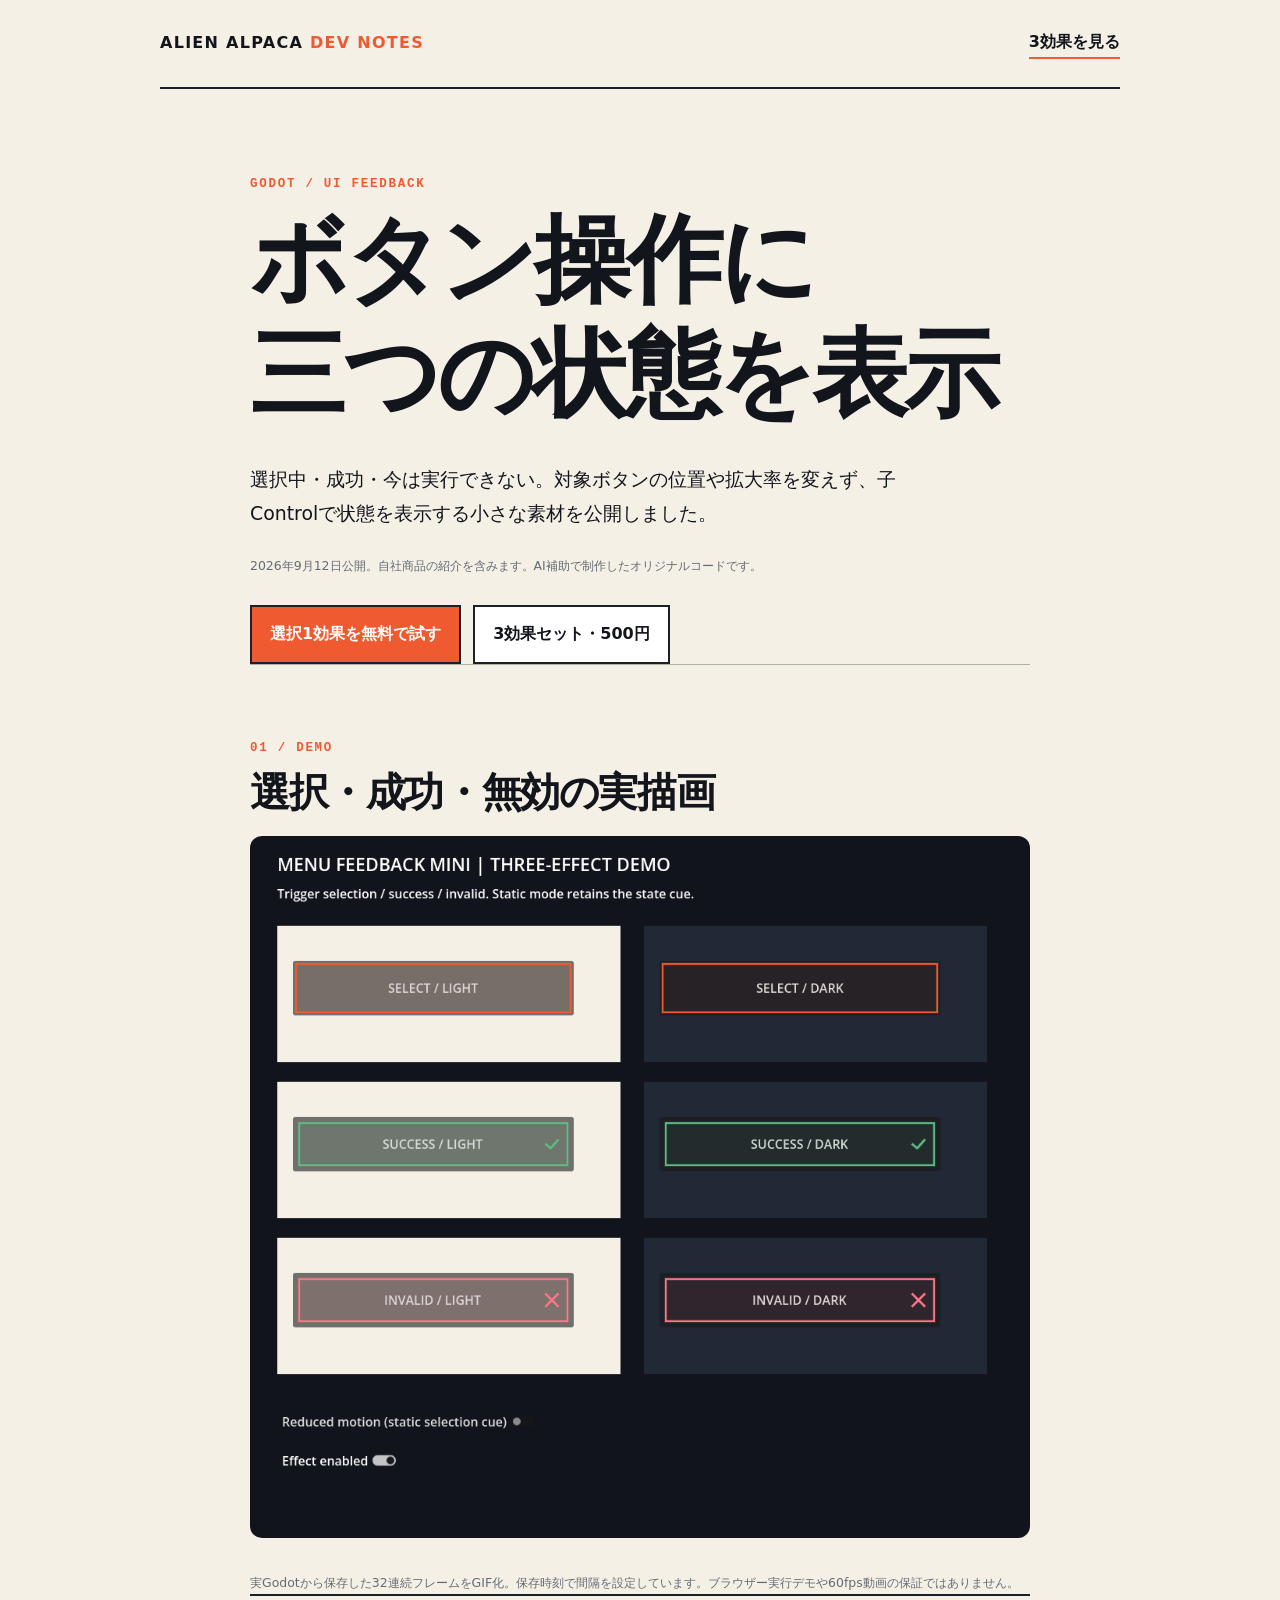
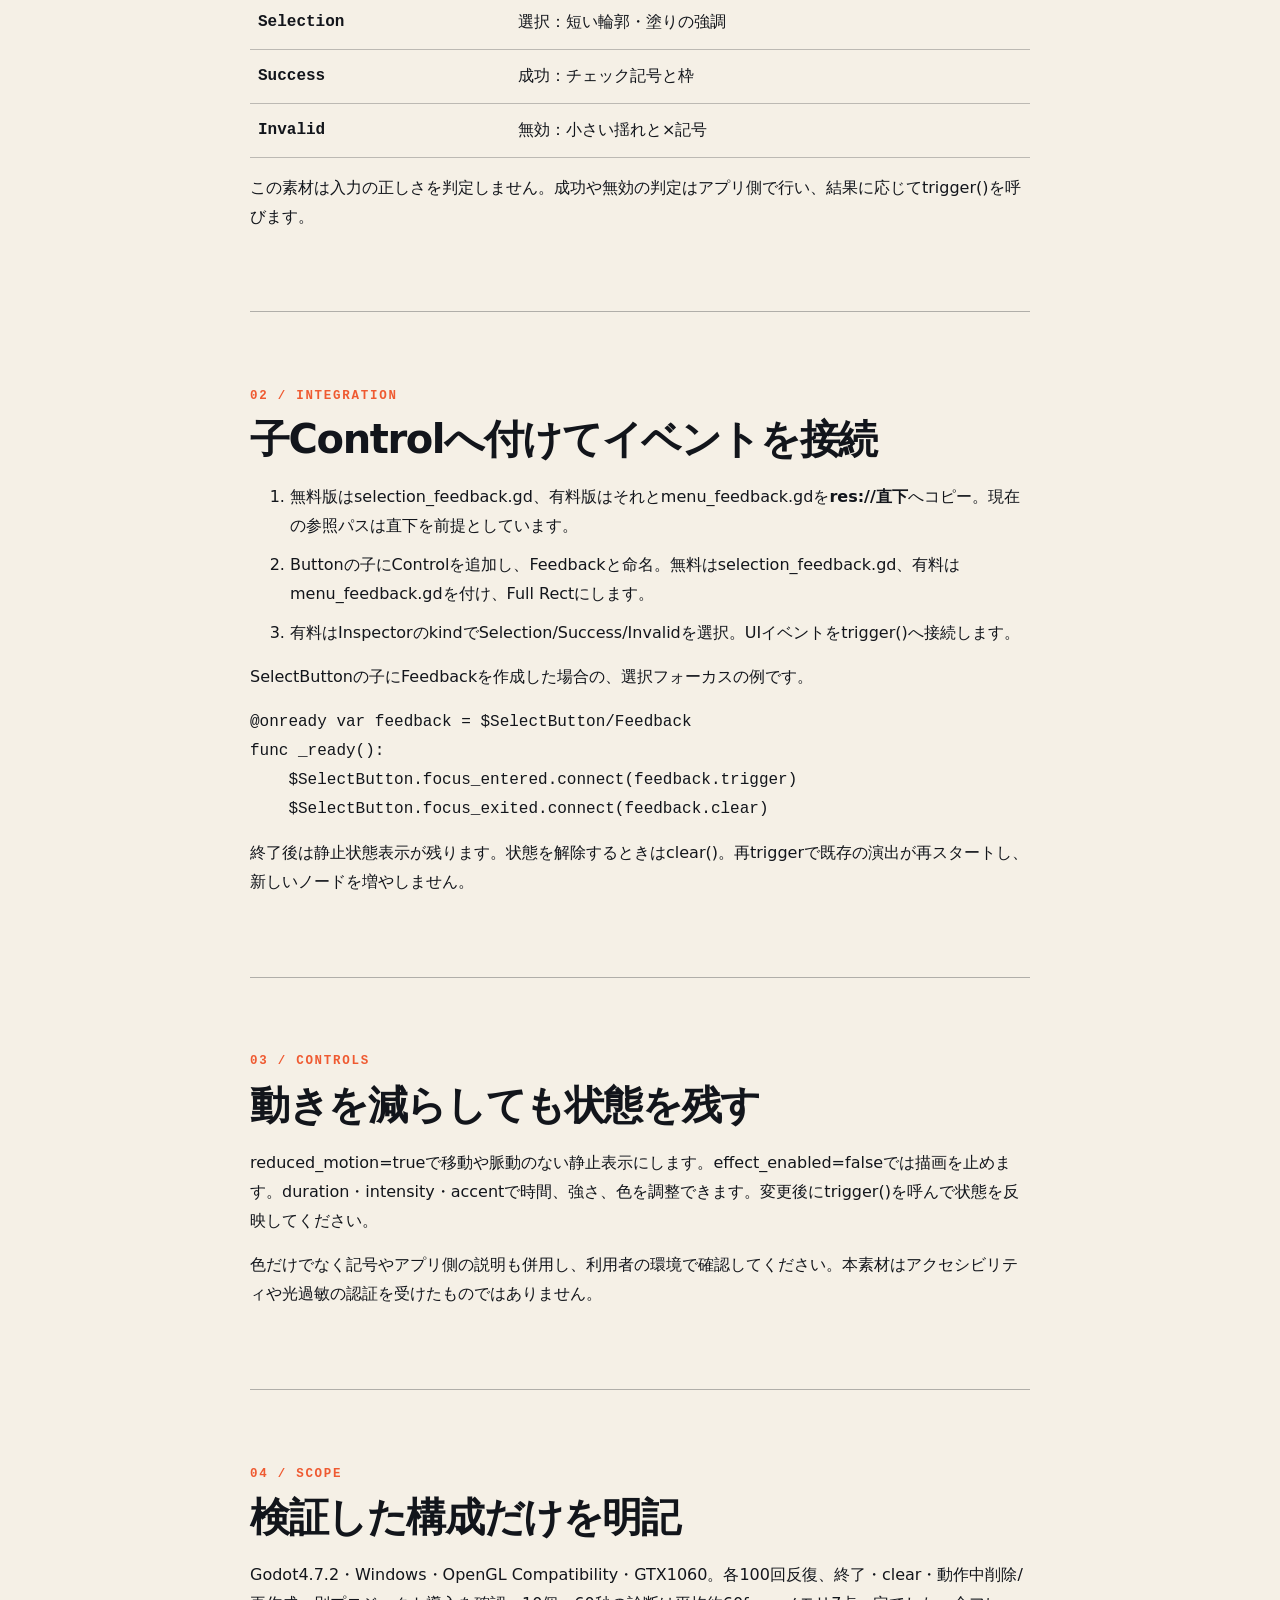
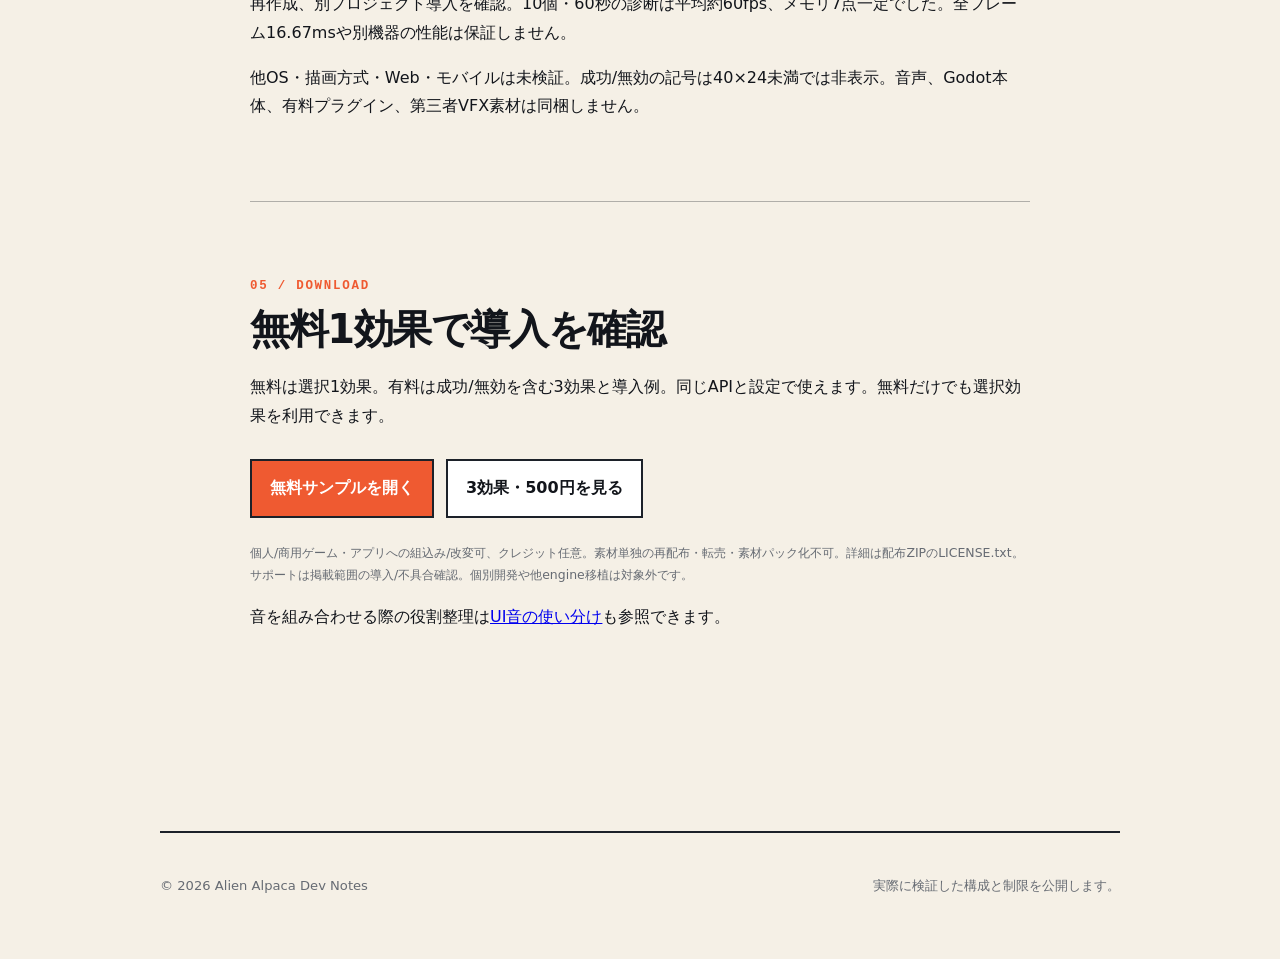
==== godot-button-feedback.html @ dc4a2fcc "Publish Godot button feedback guide and free paid paths" ====
<!doctype html><html lang="ja"><head><meta charset="utf-8"><meta name="viewport" content="width=device-width,initial-scale=1"><title>Godotのボタンに選択・成功・無効操作の演出を付ける | Alien Alpaca Dev Notes</title><meta name="description" content="Godotボタンの子Controlで、対象の位置や拡大率を変えずに状態を表示。無料の選択1効果と有料3効果の実描画・導入例・検証範囲を紹介。"><link rel="canonical" href="https://alofpaca.github.io/alien-alpaca-dev-notes/godot-button-feedback.html"><meta property="og:type" content="article"><meta property="og:title" content="Godotボタンの選択・成功・無効操作を表示する"><meta property="og:description" content="無料1効果で導入を確認。実描画と動きを減らす設定を紹介。"><meta property="og:image" content="https://alofpaca.github.io/alien-alpaca-dev-notes/media/godot-button-feedback.gif"><link rel="icon" href="favicon.svg" type="image/svg+xml"><link rel="stylesheet" href="styles.css"></head><body><header class="site-header"><a class="brand" href="./">ALIEN ALPACA <span>DEV NOTES</span></a><a class="shop-link" href="https://alienalpaca.booth.pm/items/8836065">3効果を見る</a></header><main><article><p class="eyebrow">GODOT / UI FEEDBACK</p><h1>ボタン操作に<br>三つの状態を表示</h1><p class="lead">選択中・成功・今は実行できない。対象ボタンの位置や拡大率を変えず、子Controlで状態を表示する小さな素材を公開しました。</p><p class="disclosure">2026年9月12日公開。自社商品の紹介を含みます。AI補助で制作したオリジナルコードです。</p><div class="actions"><a class="button primary" href="https://alofpaca.itch.io/free-godot-button-feedback">選択1効果を無料で試す</a><a class="button secondary" href="https://alienalpaca.booth.pm/items/8836065">3効果セット・500円</a></div><section><p class="section-number">01 / DEMO</p><h2>選択・成功・無効の実描画</h2><img src="media/godot-button-feedback.gif" alt="明暗2背景で選択の輪郭、成功のチェック、無効操作の小さな揺れと×を表示するGodot実描画" style="width:100%;height:auto;border-radius:12px"><p class="disclosure">実Godotから保存した32連続フレームをGIF化。保存時刻で間隔を設定しています。ブラウザー実行デモや60fps動画の保証ではありません。</p><div class="mapping"><code>Selection</code><span>選択：短い輪郭・塗りの強調</span><code>Success</code><span>成功：チェック記号と枠</span><code>Invalid</code><span>無効：小さい揺れと×記号</span></div><p>この素材は入力の正しさを判定しません。成功や無効の判定はアプリ側で行い、結果に応じてtrigger()を呼びます。</p></section><section><p class="section-number">02 / INTEGRATION</p><h2>子Controlへ付けてイベントを接続</h2><ol><li>無料版はselection_feedback.gd、有料版はそれとmenu_feedback.gdを<b>res://直下</b>へコピー。現在の参照パスは直下を前提としています。</li><li>Buttonの子にControlを追加し、Feedbackと命名。無料はselection_feedback.gd、有料はmenu_feedback.gdを付け、Full Rectにします。</li><li>有料はInspectorのkindでSelection/Success/Invalidを選択。UIイベントをtrigger()へ接続します。</li></ol><p>SelectButtonの子にFeedbackを作成した場合の、選択フォーカスの例です。</p><pre style="overflow:auto"><code>@onready var feedback = $SelectButton/Feedback
func _ready():
    $SelectButton.focus_entered.connect(feedback.trigger)
    $SelectButton.focus_exited.connect(feedback.clear)</code></pre><p>終了後は静止状態表示が残ります。状態を解除するときはclear()。再triggerで既存の演出が再スタートし、新しいノードを増やしません。</p></section><section><p class="section-number">03 / CONTROLS</p><h2>動きを減らしても状態を残す</h2><p>reduced_motion=trueで移動や脈動のない静止表示にします。effect_enabled=falseでは描画を止めます。duration・intensity・accentで時間、強さ、色を調整できます。変更後にtrigger()を呼んで状態を反映してください。</p><p>色だけでなく記号やアプリ側の説明も併用し、利用者の環境で確認してください。本素材はアクセシビリティや光過敏の認証を受けたものではありません。</p></section><section><p class="section-number">04 / SCOPE</p><h2>検証した構成だけを明記</h2><p>Godot4.7.2・Windows・OpenGL Compatibility・GTX1060。各100回反復、終了・clear・動作中削除/再作成、別プロジェクト導入を確認。10個・60秒の診断は平均約60fps、メモリ7点一定でした。全フレーム16.67msや別機器の性能は保証しません。</p><p>他OS・描画方式・Web・モバイルは未検証。成功/無効の記号は40×24未満では非表示。音声、Godot本体、有料プラグイン、第三者VFX素材は同梱しません。</p></section><section><p class="section-number">05 / DOWNLOAD</p><h2>無料1効果で導入を確認</h2><p>無料は選択1効果。有料は成功/無効を含む3効果と導入例。同じAPIと設定で使えます。無料だけでも選択効果を利用できます。</p><div class="actions"><a class="button primary" href="https://alofpaca.itch.io/free-godot-button-feedback">無料サンプルを開く</a><a class="button secondary" href="https://alienalpaca.booth.pm/items/8836065">3効果・500円を見る</a></div><p class="disclosure">個人/商用ゲーム・アプリへの組込み/改変可、クレジット任意。素材単独の再配布・転売・素材パック化不可。詳細は配布ZIPのLICENSE.txt。サポートは掲載範囲の導入/不具合確認。個別開発や他engine移植は対象外です。</p><p>音を組み合わせる際の役割整理は<a href="ui-sound-roles.html">UI音の使い分け</a>も参照できます。</p></section></article></main><footer><p>© 2026 Alien Alpaca Dev Notes</p><p>実際に検証した構成と制限を公開します。</p></footer></body></html>
---- styles.css ----
:root {
  --ink: #12151b;
  --paper: #f5f0e6;
  --panel: #fffaf0;
  --signal: #ef5a31;
  --muted: #666b73;
  --line: #1c2129;
}

* { box-sizing: border-box; }

body {
  margin: 0;
  color: var(--ink);
  background: var(--paper);
  font-family: "Yu Gothic", "Hiragino Kaku Gothic ProN", system-ui, sans-serif;
  line-height: 1.8;
}

.site-header,
main,
footer {
  width: min(960px, calc(100% - 40px));
  margin-inline: auto;
}

.site-header {
  display: flex;
  justify-content: space-between;
  align-items: center;
  padding: 28px 0;
  border-bottom: 2px solid var(--line);
}

.brand,
.shop-link { color: inherit; text-decoration: none; font-weight: 800; }
.brand { letter-spacing: .08em; }
.brand span { color: var(--signal); }
.shop-link { border-bottom: 2px solid var(--signal); }

article { max-width: 780px; margin: 88px auto 120px; }

h1,
h2 { margin: 0 0 20px; line-height: 1.18; letter-spacing: -.035em; }
h1 { font-size: clamp(2.8rem, 9vw, 6rem); }
h2 { font-size: clamp(1.7rem, 4vw, 2.5rem); }

.eyebrow,
.section-number {
  color: var(--signal);
  font: 800 .78rem/1.2 ui-monospace, SFMono-Regular, Consolas, monospace;
  letter-spacing: .14em;
}

.lead { max-width: 680px; margin: 32px 0 0; font-size: 1.18rem; }

section { padding: 64px 0; border-top: 1px solid rgba(18, 21, 27, .3); }
.sample-panel { margin-top: 80px; padding: 44px; background: var(--ink); color: var(--panel); border: 0; }
.sounds { display: grid; gap: 14px; margin-top: 32px; }
.sound { display: grid; grid-template-columns: 150px 1fr; gap: 20px; align-items: center; padding: 18px; background: #262b34; }
.sound strong, .sound span { display: block; }
.sound strong { color: #ff8b6b; font-family: ui-monospace, SFMono-Regular, Consolas, monospace; }
.sound span { color: #c3c8d1; font-size: .85rem; }
audio { width: 100%; height: 40px; }

.mapping { display: grid; grid-template-columns: minmax(130px, .5fr) 1fr; border-top: 2px solid var(--line); }
.mapping code, .mapping span { padding: 12px 8px; border-bottom: 1px solid rgba(18, 21, 27, .25); }
.mapping code { font-weight: 700; }

li + li { margin-top: 10px; }
code { font-family: ui-monospace, SFMono-Regular, Consolas, monospace; }

.cta { padding: 48px; background: var(--panel); border: 2px solid var(--line); box-shadow: 10px 10px 0 var(--line); }
.actions { display: flex; flex-wrap: wrap; gap: 12px; margin-top: 28px; }
.button { display: inline-block; padding: 13px 18px; border: 2px solid var(--line); color: var(--ink); text-decoration: none; font-weight: 800; }
.button.primary { background: var(--signal); color: white; }
.button.secondary { background: white; }
.disclosure { margin: 24px 0 0; color: var(--muted); font-size: .78rem; }

footer { display: flex; justify-content: space-between; gap: 24px; padding: 28px 0 48px; border-top: 2px solid var(--line); color: var(--muted); font-size: .82rem; }

@media (max-width: 620px) {
  .site-header { align-items: flex-start; gap: 18px; }
  .brand span { display: block; }
  article { margin-top: 52px; }
  .sample-panel, .cta { padding: 28px 22px; }
  .sound { grid-template-columns: 1fr; }
  footer { display: block; }
}
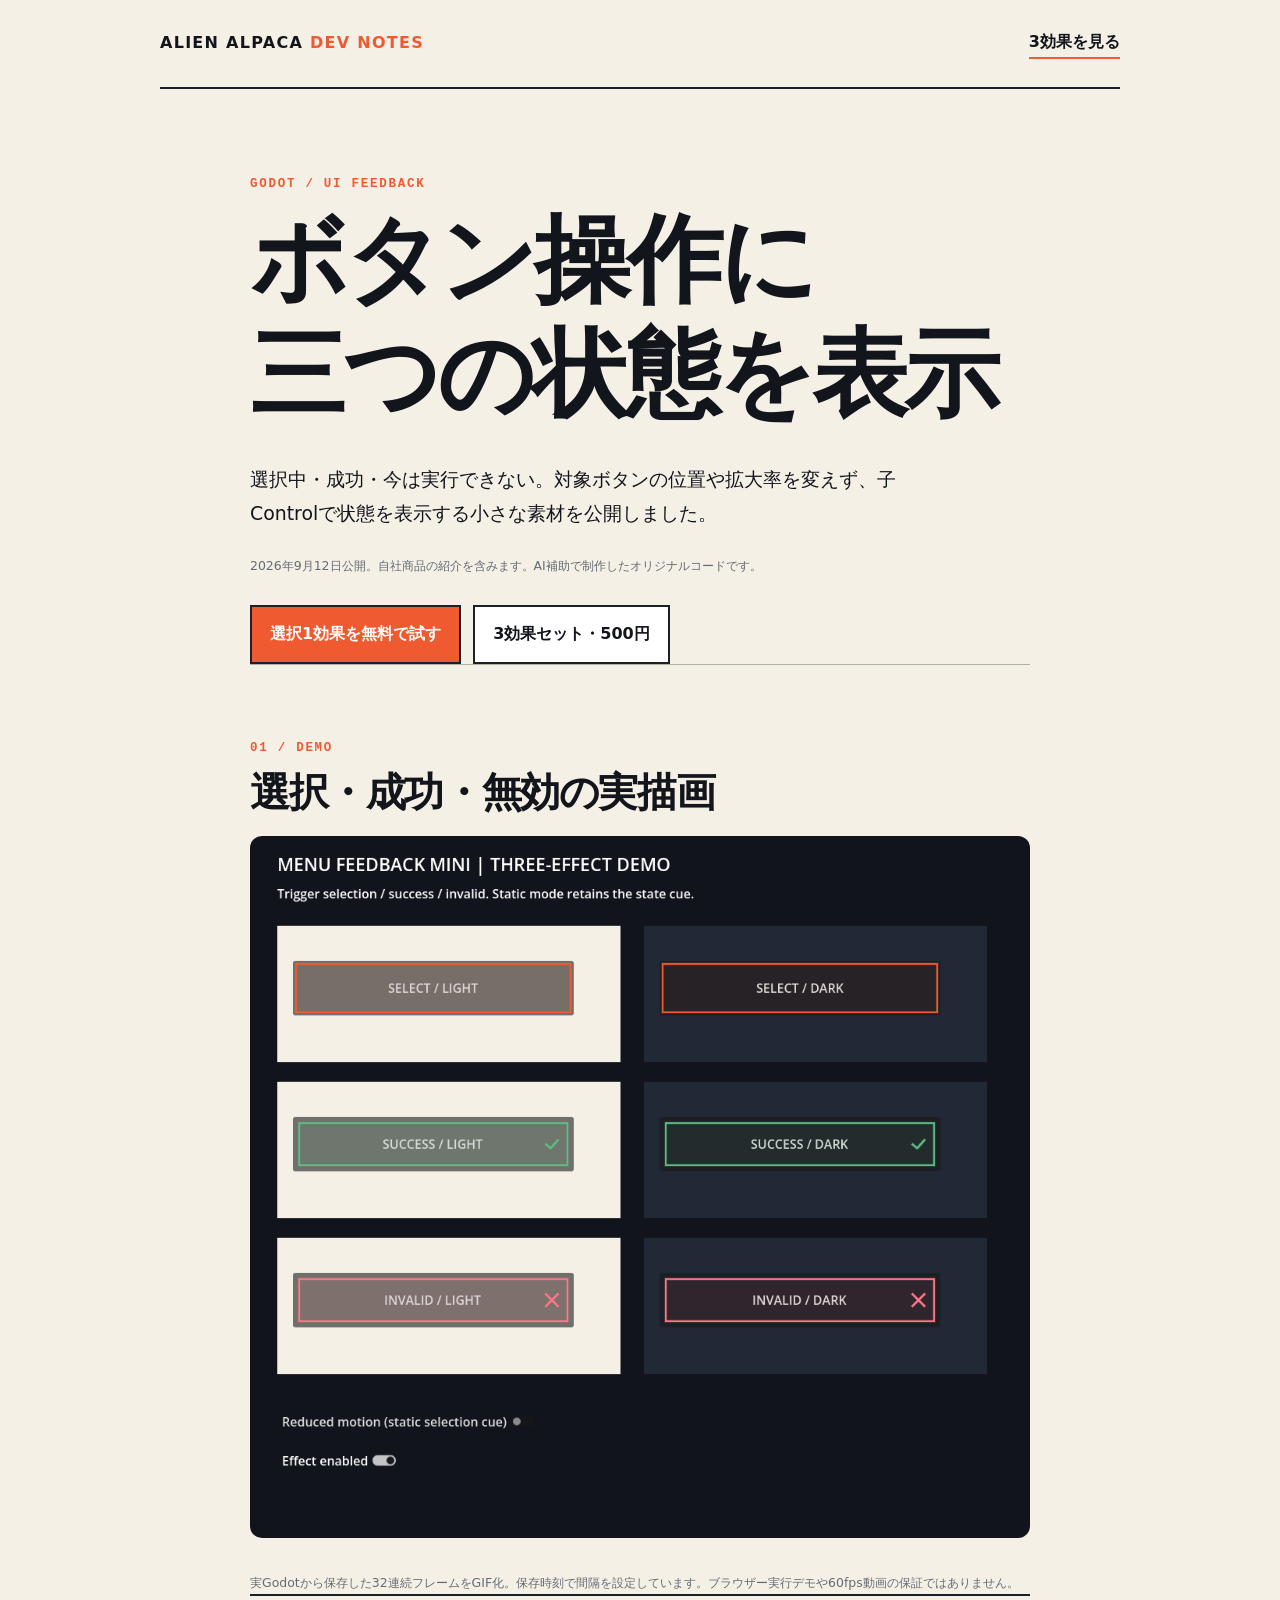
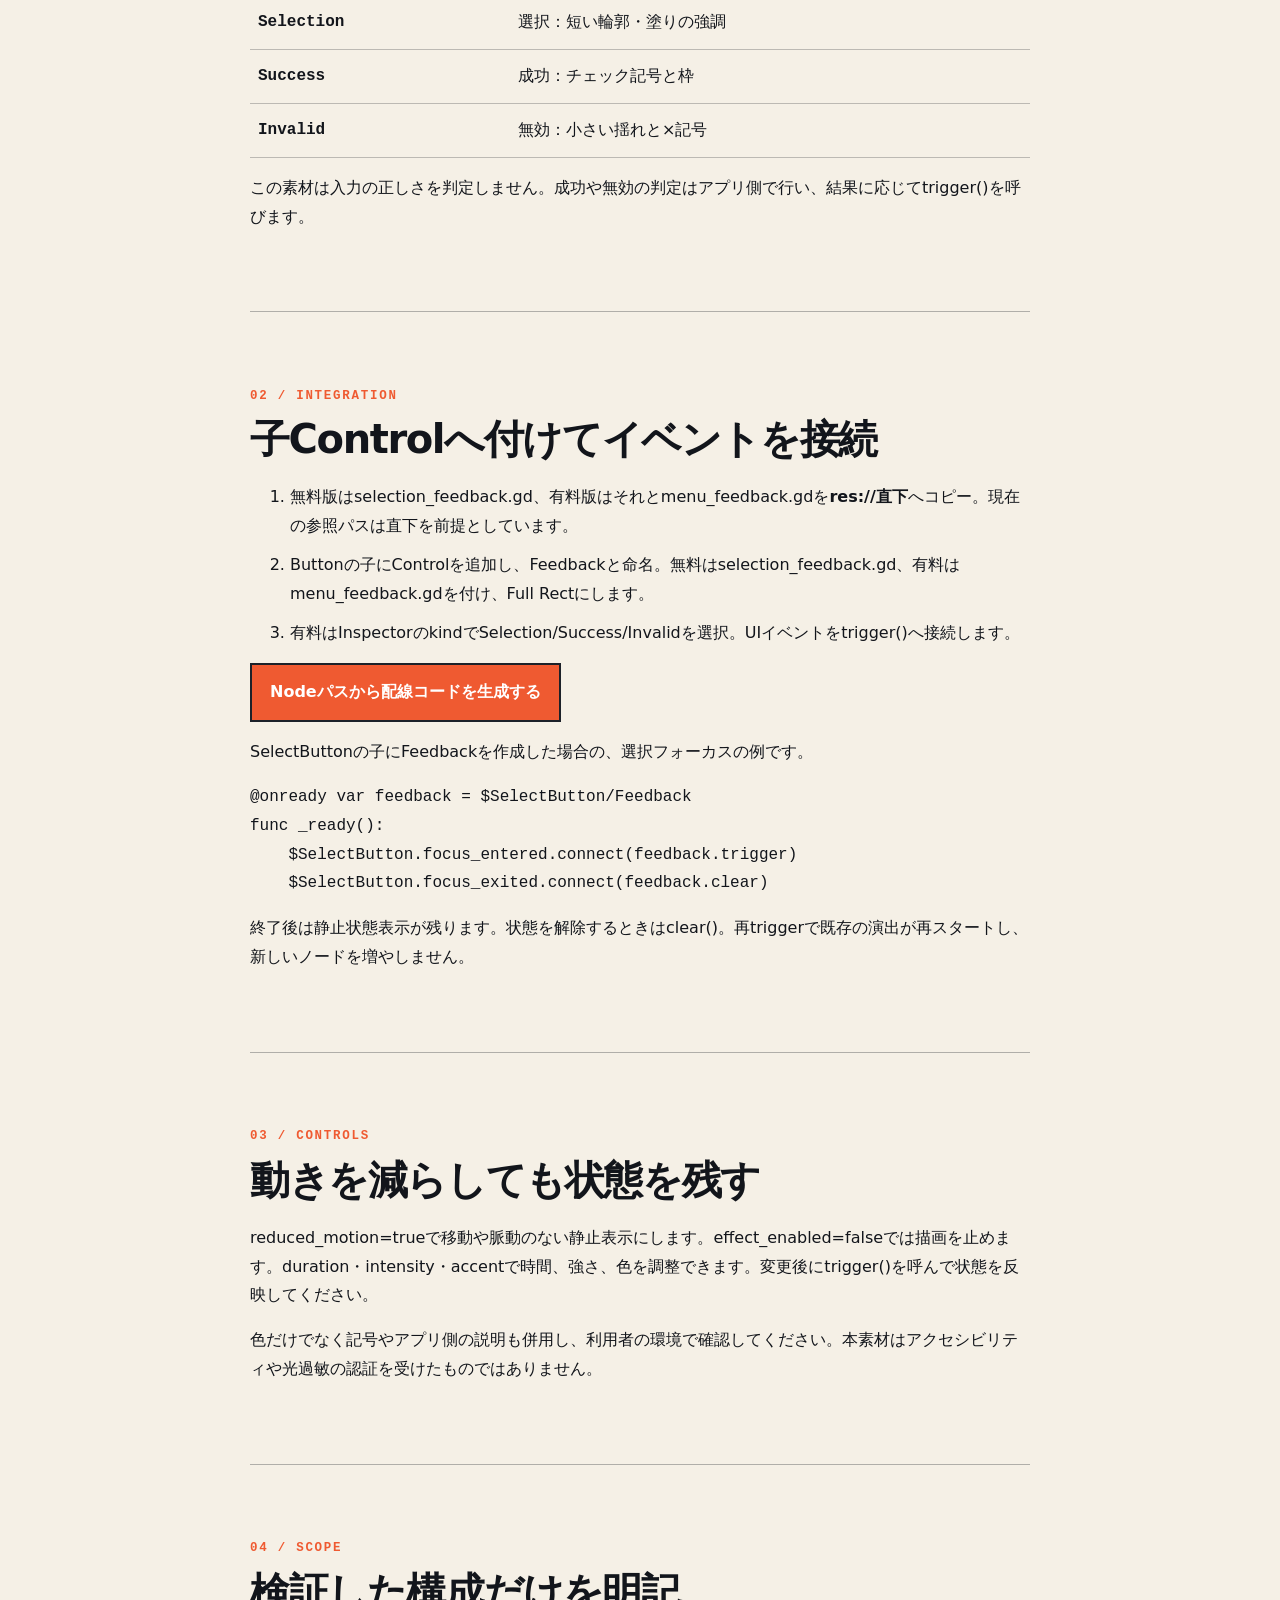
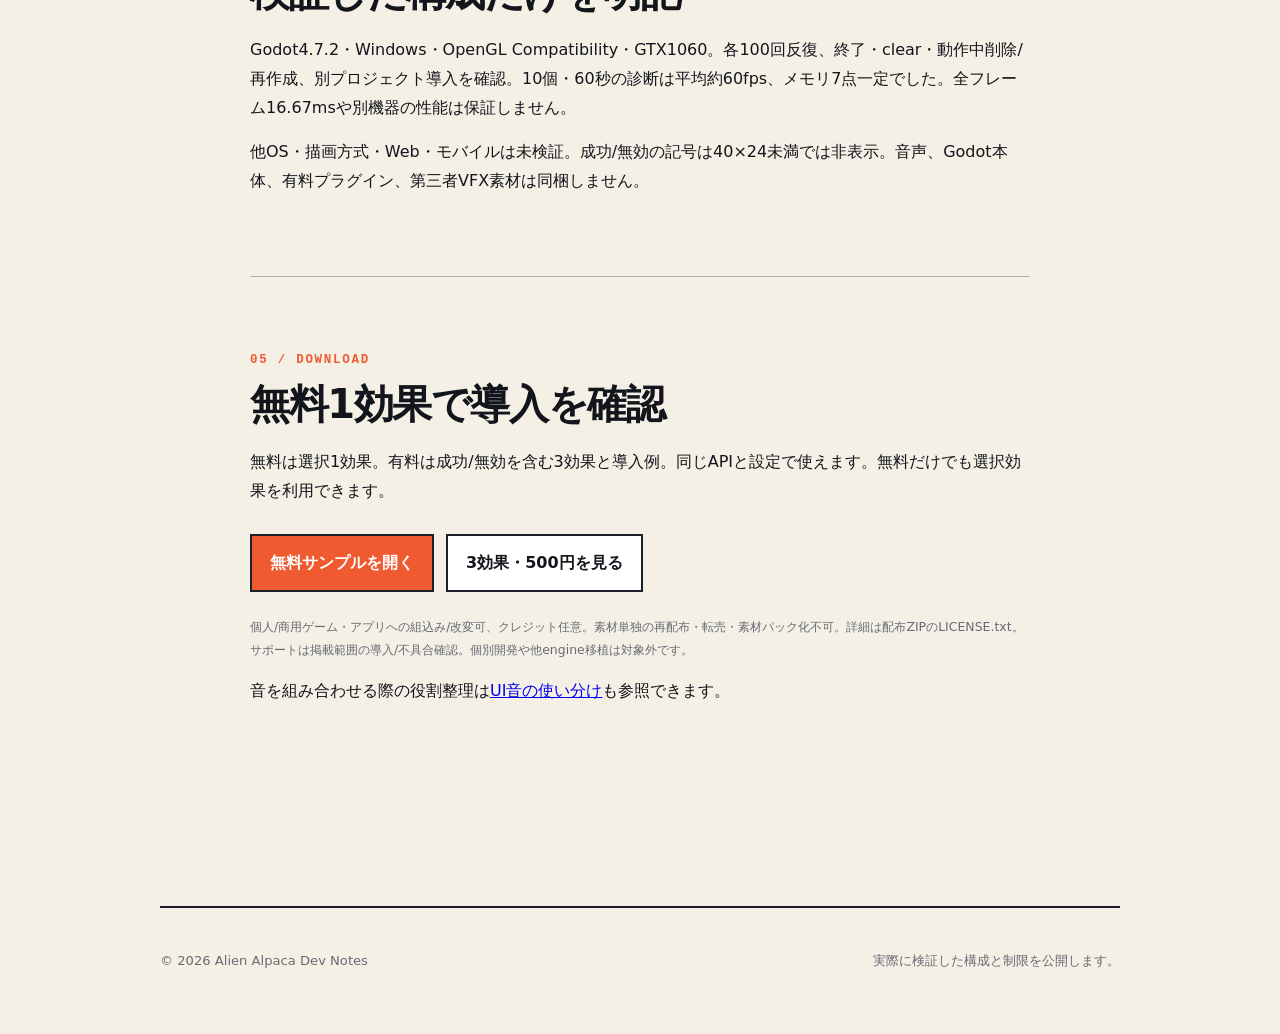
==== commit 65bdf98e: "Launch Godot UI wiring generator" ====
--- a/godot-button-feedback.html
+++ b/godot-button-feedback.html
@@ -1,4 +1,4 @@
-<!doctype html><html lang="ja"><head><meta charset="utf-8"><meta name="viewport" content="width=device-width,initial-scale=1"><title>Godotのボタンに選択・成功・無効操作の演出を付ける | Alien Alpaca Dev Notes</title><meta name="description" content="Godotボタンの子Controlで、対象の位置や拡大率を変えずに状態を表示。無料の選択1効果と有料3効果の実描画・導入例・検証範囲を紹介。"><link rel="canonical" href="https://alofpaca.github.io/alien-alpaca-dev-notes/godot-button-feedback.html"><meta property="og:type" content="article"><meta property="og:title" content="Godotボタンの選択・成功・無効操作を表示する"><meta property="og:description" content="無料1効果で導入を確認。実描画と動きを減らす設定を紹介。"><meta property="og:image" content="https://alofpaca.github.io/alien-alpaca-dev-notes/media/godot-button-feedback.gif"><link rel="icon" href="favicon.svg" type="image/svg+xml"><link rel="stylesheet" href="styles.css"></head><body><header class="site-header"><a class="brand" href="./">ALIEN ALPACA <span>DEV NOTES</span></a><a class="shop-link" href="https://alienalpaca.booth.pm/items/8836065">3効果を見る</a></header><main><article><p class="eyebrow">GODOT / UI FEEDBACK</p><h1>ボタン操作に<br>三つの状態を表示</h1><p class="lead">選択中・成功・今は実行できない。対象ボタンの位置や拡大率を変えず、子Controlで状態を表示する小さな素材を公開しました。</p><p class="disclosure">2026年9月12日公開。自社商品の紹介を含みます。AI補助で制作したオリジナルコードです。</p><div class="actions"><a class="button primary" href="https://alofpaca.itch.io/free-godot-button-feedback">選択1効果を無料で試す</a><a class="button secondary" href="https://alienalpaca.booth.pm/items/8836065">3効果セット・500円</a></div><section><p class="section-number">01 / DEMO</p><h2>選択・成功・無効の実描画</h2><img src="media/godot-button-feedback.gif" alt="明暗2背景で選択の輪郭、成功のチェック、無効操作の小さな揺れと×を表示するGodot実描画" style="width:100%;height:auto;border-radius:12px"><p class="disclosure">実Godotから保存した32連続フレームをGIF化。保存時刻で間隔を設定しています。ブラウザー実行デモや60fps動画の保証ではありません。</p><div class="mapping"><code>Selection</code><span>選択：短い輪郭・塗りの強調</span><code>Success</code><span>成功：チェック記号と枠</span><code>Invalid</code><span>無効：小さい揺れと×記号</span></div><p>この素材は入力の正しさを判定しません。成功や無効の判定はアプリ側で行い、結果に応じてtrigger()を呼びます。</p></section><section><p class="section-number">02 / INTEGRATION</p><h2>子Controlへ付けてイベントを接続</h2><ol><li>無料版はselection_feedback.gd、有料版はそれとmenu_feedback.gdを<b>res://直下</b>へコピー。現在の参照パスは直下を前提としています。</li><li>Buttonの子にControlを追加し、Feedbackと命名。無料はselection_feedback.gd、有料はmenu_feedback.gdを付け、Full Rectにします。</li><li>有料はInspectorのkindでSelection/Success/Invalidを選択。UIイベントをtrigger()へ接続します。</li></ol><p>SelectButtonの子にFeedbackを作成した場合の、選択フォーカスの例です。</p><pre style="overflow:auto"><code>@onready var feedback = $SelectButton/Feedback
+<!doctype html><html lang="ja"><head><meta charset="utf-8"><meta name="viewport" content="width=device-width,initial-scale=1"><title>Godotのボタンに選択・成功・無効操作の演出を付ける | Alien Alpaca Dev Notes</title><meta name="description" content="Godotボタンの子Controlで、対象の位置や拡大率を変えずに状態を表示。無料の選択1効果と有料3効果の実描画・導入例・検証範囲を紹介。"><link rel="canonical" href="https://alofpaca.github.io/alien-alpaca-dev-notes/godot-button-feedback.html"><meta property="og:type" content="article"><meta property="og:title" content="Godotボタンの選択・成功・無効操作を表示する"><meta property="og:description" content="無料1効果で導入を確認。実描画と動きを減らす設定を紹介。"><meta property="og:image" content="https://alofpaca.github.io/alien-alpaca-dev-notes/media/godot-button-feedback.gif"><link rel="icon" href="favicon.svg" type="image/svg+xml"><link rel="stylesheet" href="styles.css"></head><body><header class="site-header"><a class="brand" href="./">ALIEN ALPACA <span>DEV NOTES</span></a><a class="shop-link" href="https://alienalpaca.booth.pm/items/8836065">3効果を見る</a></header><main><article><p class="eyebrow">GODOT / UI FEEDBACK</p><h1>ボタン操作に<br>三つの状態を表示</h1><p class="lead">選択中・成功・今は実行できない。対象ボタンの位置や拡大率を変えず、子Controlで状態を表示する小さな素材を公開しました。</p><p class="disclosure">2026年9月12日公開。自社商品の紹介を含みます。AI補助で制作したオリジナルコードです。</p><div class="actions"><a class="button primary" href="https://alofpaca.itch.io/free-godot-button-feedback">選択1効果を無料で試す</a><a class="button secondary" href="https://alienalpaca.booth.pm/items/8836065">3効果セット・500円</a></div><section><p class="section-number">01 / DEMO</p><h2>選択・成功・無効の実描画</h2><img src="media/godot-button-feedback.gif" alt="明暗2背景で選択の輪郭、成功のチェック、無効操作の小さな揺れと×を表示するGodot実描画" style="width:100%;height:auto;border-radius:12px"><p class="disclosure">実Godotから保存した32連続フレームをGIF化。保存時刻で間隔を設定しています。ブラウザー実行デモや60fps動画の保証ではありません。</p><div class="mapping"><code>Selection</code><span>選択：短い輪郭・塗りの強調</span><code>Success</code><span>成功：チェック記号と枠</span><code>Invalid</code><span>無効：小さい揺れと×記号</span></div><p>この素材は入力の正しさを判定しません。成功や無効の判定はアプリ側で行い、結果に応じてtrigger()を呼びます。</p></section><section><p class="section-number">02 / INTEGRATION</p><h2>子Controlへ付けてイベントを接続</h2><ol><li>無料版はselection_feedback.gd、有料版はそれとmenu_feedback.gdを<b>res://直下</b>へコピー。現在の参照パスは直下を前提としています。</li><li>Buttonの子にControlを追加し、Feedbackと命名。無料はselection_feedback.gd、有料はmenu_feedback.gdを付け、Full Rectにします。</li><li>有料はInspectorのkindでSelection/Success/Invalidを選択。UIイベントをtrigger()へ接続します。</li></ol><p><a class="button primary" href="godot-ui-wiring-generator.html">Nodeパスから配線コードを生成する</a></p><p>SelectButtonの子にFeedbackを作成した場合の、選択フォーカスの例です。</p><pre style="overflow:auto"><code>@onready var feedback = $SelectButton/Feedback
 func _ready():
     $SelectButton.focus_entered.connect(feedback.trigger)
     $SelectButton.focus_exited.connect(feedback.clear)</code></pre><p>終了後は静止状態表示が残ります。状態を解除するときはclear()。再triggerで既存の演出が再スタートし、新しいノードを増やしません。</p></section><section><p class="section-number">03 / CONTROLS</p><h2>動きを減らしても状態を残す</h2><p>reduced_motion=trueで移動や脈動のない静止表示にします。effect_enabled=falseでは描画を止めます。duration・intensity・accentで時間、強さ、色を調整できます。変更後にtrigger()を呼んで状態を反映してください。</p><p>色だけでなく記号やアプリ側の説明も併用し、利用者の環境で確認してください。本素材はアクセシビリティや光過敏の認証を受けたものではありません。</p></section><section><p class="section-number">04 / SCOPE</p><h2>検証した構成だけを明記</h2><p>Godot4.7.2・Windows・OpenGL Compatibility・GTX1060。各100回反復、終了・clear・動作中削除/再作成、別プロジェクト導入を確認。10個・60秒の診断は平均約60fps、メモリ7点一定でした。全フレーム16.67msや別機器の性能は保証しません。</p><p>他OS・描画方式・Web・モバイルは未検証。成功/無効の記号は40×24未満では非表示。音声、Godot本体、有料プラグイン、第三者VFX素材は同梱しません。</p></section><section><p class="section-number">05 / DOWNLOAD</p><h2>無料1効果で導入を確認</h2><p>無料は選択1効果。有料は成功/無効を含む3効果と導入例。同じAPIと設定で使えます。無料だけでも選択効果を利用できます。</p><div class="actions"><a class="button primary" href="https://alofpaca.itch.io/free-godot-button-feedback">無料サンプルを開く</a><a class="button secondary" href="https://alienalpaca.booth.pm/items/8836065">3効果・500円を見る</a></div><p class="disclosure">個人/商用ゲーム・アプリへの組込み/改変可、クレジット任意。素材単独の再配布・転売・素材パック化不可。詳細は配布ZIPのLICENSE.txt。サポートは掲載範囲の導入/不具合確認。個別開発や他engine移植は対象外です。</p><p>音を組み合わせる際の役割整理は<a href="ui-sound-roles.html">UI音の使い分け</a>も参照できます。</p></section></article></main><footer><p>© 2026 Alien Alpaca Dev Notes</p><p>実際に検証した構成と制限を公開します。</p></footer></body></html>
